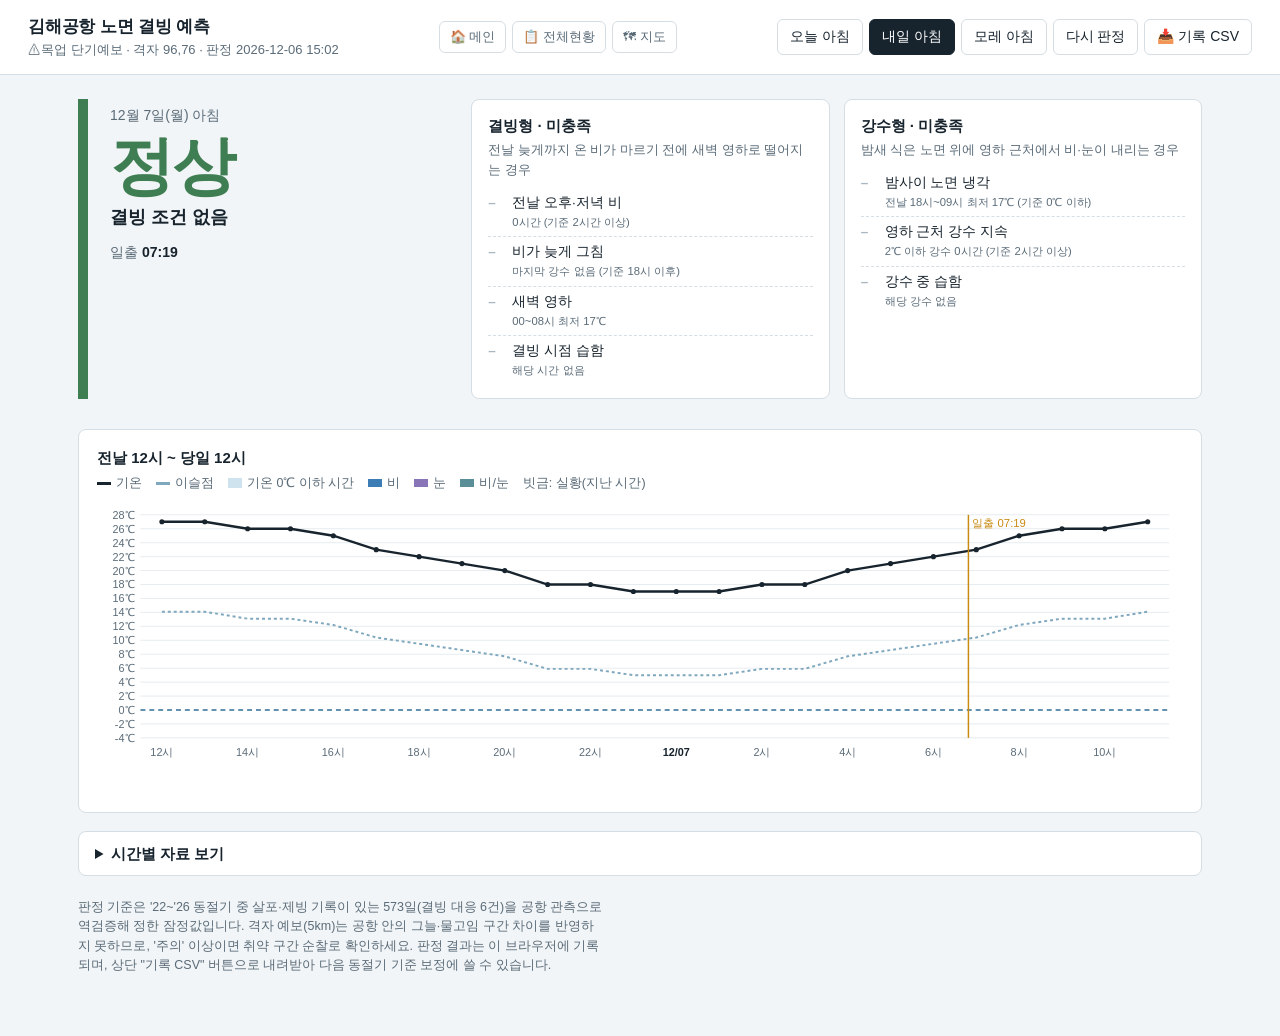
==== icing.html @ 73da8577 "노면 결빙 예측 기능 추가 (icing.html, js/icing.js) tools/icing-ref/icing_rules.py의 판정 로직·기준값·화면 문구를 그대로 JS로 포팅" ====
<!doctype html>
<html lang="ko">
<head>
<meta charset="utf-8">
<meta name="viewport" content="width=device-width, initial-scale=1">
<title>김해공항 노면 결빙 예측</title>
<link rel="icon" href="favicon.svg" type="image/svg+xml">
<style>
:root{
  --paper:#F2F5F7; --panel:#FFFFFF; --ink:#17232D; --sub:#5A6B78; --rule:#D5DEE4;
  --ice:#2F6F95; --frost:#CFE3EE; --dew:#7FA7BD;
  --lv0:#3F7D52; --lv1:#5E7F95; --lv2:#C98A12; --lv3:#B83A32;
  --rain:#3C7DB5; --snow:#8A74B8; --mix:#5B8F98;
}
*{box-sizing:border-box}
body{margin:0;background:var(--paper);color:var(--ink);
  font-family:"Malgun Gothic","Apple SD Gothic Neo","Noto Sans KR",sans-serif;font-size:15px;line-height:1.55;
  font-variant-numeric:tabular-nums}
header{display:flex;flex-wrap:wrap;gap:12px;align-items:center;justify-content:space-between;
  padding:14px 28px;border-bottom:1px solid var(--rule);background:var(--panel)}
header h1{font-size:17px;margin:0;font-weight:700;letter-spacing:-0.2px}
header .meta{color:var(--sub);font-size:13px}
.nav{display:flex;gap:6px;align-items:center}
.nav button{font:inherit;font-size:13px;border:1px solid var(--rule);background:var(--panel);color:var(--sub);
  padding:5px 10px;border-radius:6px;cursor:pointer}
.nav button:hover{background:var(--paper)}
.ctrl{display:flex;gap:6px;align-items:center}
.ctrl button{font:inherit;font-size:14px;border:1px solid var(--rule);background:var(--panel);color:var(--ink);
  padding:6px 12px;border-radius:6px;cursor:pointer}
.ctrl button[aria-pressed="true"]{background:var(--ink);color:#fff;border-color:var(--ink)}
.ctrl button:focus-visible{outline:2px solid var(--ice);outline-offset:2px}
main{max-width:1180px;margin:0 auto;padding:24px 28px 48px}
.verdict{display:grid;grid-template-columns:minmax(260px,1fr) 2fr;gap:28px;align-items:stretch}
.level{border-left:10px solid var(--c);padding:6px 0 6px 22px}
.level .when{color:var(--sub);font-size:14px}
.level .name{font-size:64px;font-weight:800;line-height:1.05;color:var(--c);margin:6px 0 4px;letter-spacing:-2px}
.level .action{font-size:18px;font-weight:600;margin-bottom:10px}
.level .facts{color:var(--sub);font-size:14px}
.level .facts b{color:var(--ink);font-weight:600}
.checks{display:grid;grid-template-columns:1fr 1fr;gap:14px}
.check{background:var(--panel);border:1px solid var(--rule);border-radius:8px;padding:14px 16px}
.check.met{border-color:var(--lv3);box-shadow:inset 0 3px 0 var(--lv3)}
.check h3{margin:0 0 2px;font-size:15px}
.check .desc{color:var(--sub);font-size:13px;margin-bottom:8px}
.check ul{list-style:none;margin:0;padding:0}
.check li{display:grid;grid-template-columns:20px 1fr;gap:4px;padding:5px 0;border-top:1px dashed var(--rule);font-size:13.5px}
.check li:first-child{border-top:0}
.mark{font-weight:800}
.mark.y{color:var(--lv3)} .mark.n{color:#A9B6BF}
.check li small{display:block;color:var(--sub)}
.downs{grid-column:1/-1;background:#FFF7E6;border:1px solid #EFD9A8;border-radius:8px;padding:10px 14px;font-size:14px}
section.timeline{margin-top:30px;background:var(--panel);border:1px solid var(--rule);border-radius:8px;padding:16px 18px 10px}
section h2{font-size:15px;margin:0 0 4px}
.legend{display:flex;flex-wrap:wrap;gap:14px;color:var(--sub);font-size:12.5px;margin-bottom:6px}
.legend i{display:inline-block;width:14px;height:3px;vertical-align:middle;margin-right:5px}
.chartwrap{overflow-x:auto}
svg text{font-family:inherit}
details{margin-top:18px;background:var(--panel);border:1px solid var(--rule);border-radius:8px;padding:10px 16px}
summary{cursor:pointer;font-weight:600}
table{border-collapse:collapse;width:100%;margin-top:10px;font-size:13px}
th,td{padding:5px 8px;border-bottom:1px solid var(--rule);text-align:right;white-space:nowrap}
th:first-child,td:first-child{text-align:left}
tr.frz td{background:#EEF5FA}
tr.pr td{color:var(--rain);font-weight:600}
.note{color:var(--sub);font-size:12.5px;margin-top:22px;max-width:76ch}
.error{background:#FBEAEA;border:1px solid #E6B8B5;color:#7A211B;border-radius:8px;padding:14px 16px}
.loading{color:var(--sub);padding:40px 0}
@media (max-width:820px){.verdict{grid-template-columns:1fr}.checks{grid-template-columns:1fr}.level .name{font-size:52px}
  header,main{padding-left:16px;padding-right:16px}}
@media (prefers-reduced-motion:no-preference){.level{animation:in .35s ease-out}@keyframes in{from{opacity:0;transform:translateY(6px)}}}
</style>
</head>
<body>
<header>
  <div>
    <h1>김해공항 노면 결빙 예측</h1>
    <div class="meta" id="meta">기상청 단기예보·초단기실황 기준</div>
  </div>
  <div class="nav">
    <button onclick="location.href='index.html'">🏠 메인</button>
    <button onclick="location.href='overview.html'">📋 전체현황</button>
    <button onclick="location.href='map.html'">🗺 지도</button>
  </div>
  <div class="ctrl" id="ctrl" role="group" aria-label="판정 대상일">
    <button data-off="0">오늘 아침</button>
    <button data-off="1">내일 아침</button>
    <button data-off="2">모레 아침</button>
    <button id="refresh" title="최신 예보로 다시 판정">다시 판정</button>
    <button id="dl-csv" title="판정 기록 CSV 다운로드">📥 기록 CSV</button>
  </div>
</header>
<main id="main"><div class="loading">예보를 받아 판정하는 중입니다…</div></main>

<script src="js/apikey.js"></script>
<script src="js/config.js"></script>
<script src="js/data.js"></script>
<script src="js/api.js"></script>
<script src="js/icing.js"></script>
<script>
const LV_COLOR = ["var(--lv0)","var(--lv1)","var(--lv2)","var(--lv3)"];
const DESC = {
  "결빙형":"전날 늦게까지 온 비가 마르기 전에 새벽 영하로 떨어지는 경우",
  "강수형":"밤새 식은 노면 위에 영하 근처에서 비·눈이 내리는 경우"
};
let target = null;

function iso(d){return d.toISOString().slice(0,10)}
function kdate(s){const d=new Date(s+"T00:00");return `${d.getMonth()+1}월 ${d.getDate()}일(${"일월화수목금토"[d.getDay()]})`}

/* "YYYY-MM-DD" -> icing.js의 {y,mo,d} 타깃 형식 */
function parseTargetStr(s){
  const [y,m,d] = s.split("-").map(Number);
  return { y, mo: m - 1, d };
}

async function load(t){
  const main=document.getElementById("main");
  main.innerHTML='<div class="loading">예보를 받아 판정하는 중입니다…</div>';
  try{
    const targetObj = t ? parseTargetStr(t) : undefined;
    const j = await icingRunJudge(targetObj);
    target=j.target; render(j); pressButtons();
  }catch(e){
    main.innerHTML=`<div class="error"><b>판정하지 못했습니다.</b><br>${e.message}<br><br>
      설정의 기상청 인증키와 인터넷 연결을 확인한 뒤 [다시 판정]을 누르세요.</div>`;
  }
}

function pressButtons(){
  const todayP = icingKstDateParts(icingKstNowMs());
  document.querySelectorAll("#ctrl button[data-off]").forEach(b=>{
    const ms = icingKstMs(todayP.y, todayP.mo, todayP.d, 0, 0) + (+b.dataset.off) * 86400000;
    const p = icingKstDateParts(ms);
    const s = `${p.y}-${icingPad2(p.mo+1)}-${icingPad2(p.d)}`;
    b.dataset.date=s; b.setAttribute("aria-pressed", s===target?"true":"false");
  });
}

function render(j){
  document.getElementById("meta").textContent=`${j.base} 단기예보 · 격자 ${j.grid} · 판정 ${j.now}`;
  const c=LV_COLOR[j.level];
  const facts=[];
  if(j.first_risk_time) facts.push(`위험 시작 예상 <b>${j.first_risk_time}</b>`);
  facts.push(`일출 <b>${j.sunrise}</b>`);
  if(j.types.length) facts.push(`유형 <b>${j.types.join(", ")}</b>`);
  if(j.missing_hours>0) facts.push(`자료 빠진 시간 ${j.missing_hours}시간`);
  const checks=j.checks.map(ck=>`
    <div class="check ${ck.met?"met":""}">
      <h3>${ck.type} ${ck.met?"· 조건 충족":"· 미충족"}</h3>
      <div class="desc">${DESC[ck.type]}</div>
      <ul>${ck.items.map(([n,ok,v])=>`<li><span class="mark ${ok?"y":"n"}">${ok?"✓":"–"}</span>
        <span>${n}<small>${v}</small></span></li>`).join("")}</ul>
    </div>`).join("");
  const downs=j.downgrades.length?`<div class="downs"><b>단계 하향</b> — ${j.downgrades.join(" / ")}</div>`:"";
  document.getElementById("main").innerHTML=`
    <div class="verdict">
      <div class="level" style="--c:${c}">
        <div class="when">${kdate(j.target)} 아침</div>
        <div class="name">${j.level_name}</div>
        <div class="action">${j.action}</div>
        <div class="facts">${facts.join("<br>")}</div>
      </div>
      <div class="checks">${checks}${downs}</div>
    </div>
    <section class="timeline">
      <h2>전날 12시 ~ 당일 12시</h2>
      <div class="legend">
        <span><i style="background:var(--ink)"></i>기온</span>
        <span><i style="background:var(--dew)"></i>이슬점</span>
        <span><i style="background:var(--frost);height:10px"></i>기온 0℃ 이하 시간</span>
        <span><i style="background:var(--rain);height:8px"></i>비</span>
        <span><i style="background:var(--snow);height:8px"></i>눈</span>
        <span><i style="background:var(--mix);height:8px"></i>비/눈</span>
        <span>빗금: 실황(지난 시간)</span>
      </div>
      <div class="chartwrap">${chart(j)}</div>
    </section>
    <details>
      <summary>시간별 자료 보기</summary>
      <table><thead><tr><th>시각</th><th>기온℃</th><th>이슬점℃</th><th>습도%</th><th>강수</th><th>강수량mm</th><th>풍속m/s</th><th>하늘</th><th>자료</th></tr></thead>
      <tbody>${j.hours.map(h=>`<tr class="${h.T<=0?"frz":""} ${h.pty?"pr":""}">
        <td>${h.dt.slice(5)}</td><td>${h.T}</td><td>${h.Td??"-"}</td><td>${h.RH??"-"}</td><td>${h.pty_name||"-"}</td>
        <td>${h.pcp||"-"}</td><td>${h.wsd==null?"-":h.wsd.toFixed(1)}</td><td>${h.sky_name||"-"}</td><td>${h.src}</td></tr>`).join("")}</tbody></table>
    </details>
    <p class="note">판정 기준은 '22~'26 동절기 중 살포·제빙 기록이 있는 573일(결빙 대응 6건)을 공항 관측으로 역검증해 정한 잠정값입니다.
      격자 예보(5km)는 공항 안의 그늘·물고임 구간 차이를 반영하지 못하므로, '주의' 이상이면 취약 구간 순찰로 확인하세요.
      판정 결과는 이 브라우저에 기록되며, 상단 "기록 CSV" 버튼으로 내려받아 다음 동절기 기준 보정에 쓸 수 있습니다.</p>`;
}

function chart(j){
  const W=1100,H=300,L=44,R=14,T=16,B=58, hs=j.hours;
  if(!hs.length) return "<p>표시할 자료가 없습니다.</p>";
  const vals=hs.flatMap(h=>[h.T,h.Td]).filter(v=>v!=null);
  let lo=Math.min(-3,...vals)-1, hi=Math.max(5,...vals)+1;
  const n=hs.length, x=i=>L+(W-L-R)*(i+0.5)/n, y=v=>T+(H-T-B)*(hi-v)/(hi-lo), bw=(W-L-R)/n;
  let s=`<svg viewBox="0 0 ${W} ${H}" width="100%" style="min-width:760px" role="img" aria-label="시간별 기온과 강수">`;
  s+=`<defs><pattern id="obs" width="6" height="6" patternUnits="userSpaceOnUse" patternTransform="rotate(45)">
      <line x1="0" y1="0" x2="0" y2="6" stroke="#C9D3DA" stroke-width="2"/></pattern></defs>`;
  hs.forEach((h,i)=>{ if(h.T<=0) s+=`<rect x="${x(i)-bw/2}" y="${T}" width="${bw}" height="${H-T-B}" fill="var(--frost)"/>`;
                      if(h.src==="실황") s+=`<rect x="${x(i)-bw/2}" y="${H-B+30}" width="${bw}" height="6" fill="url(#obs)"/>`;});
  for(let v=Math.ceil(lo);v<=hi;v++){ if(v%2) continue;
    s+=`<line x1="${L}" x2="${W-R}" y1="${y(v)}" y2="${y(v)}" stroke="${v===0?"var(--ice)":"#E6ECF0"}" stroke-width="${v===0?1.5:1}" ${v===0?'stroke-dasharray="5 4"':""}/>
        <text x="${L-6}" y="${y(v)+4}" font-size="11" text-anchor="end" fill="var(--sub)">${v}℃</text>`;}
  const col={1:"var(--rain)",2:"var(--mix)",3:"var(--snow)",4:"var(--rain)"};
  hs.forEach((h,i)=>{ if(h.pty){ const ph=Math.min(40,10+(h.pcp||0)*8);
    s+=`<rect x="${x(i)-bw*0.35}" y="${H-B-ph}" width="${bw*0.7}" height="${ph}" fill="${col[h.pty]}" opacity=".85"><title>${h.dt.slice(5)} ${h.pty_name} ${h.pcp||""}</title></rect>`;}});
  const path=k=>hs.map((h,i)=>h[k]==null?null:`${x(i)},${y(h[k])}`).filter(Boolean).join(" L");
  s+=`<path d="M${path("Td")}" fill="none" stroke="var(--dew)" stroke-width="2" stroke-dasharray="3 3"/>`;
  s+=`<path d="M${path("T")}" fill="none" stroke="var(--ink)" stroke-width="2.4"/>`;
  hs.forEach((h,i)=>{ s+=`<circle cx="${x(i)}" cy="${y(h.T)}" r="2.6" fill="var(--ink)"><title>${h.dt.slice(5)} ${h.T}℃ / 이슬점 ${h.Td??"-"}℃</title></circle>`;
    const hr=+h.dt.slice(11,13);
    if(hr%2===0) s+=`<text x="${x(i)}" y="${H-B+18}" font-size="11" text-anchor="middle" fill="${hr===0?"var(--ink)":"var(--sub)"}" font-weight="${hr===0?700:400}">${hr===0?h.dt.slice(5,10).replace("-","/"):hr+"시"}</text>`;});
  const [sh,sm]=j.sunrise.split(":").map(Number); const si=hs.findIndex(h=>h.dt.slice(0,10)===j.target&&+h.dt.slice(11,13)===sh);
  if(si>=0){ const sx=x(si)-bw/2+bw*sm/60;
    s+=`<line x1="${sx}" x2="${sx}" y1="${T}" y2="${H-B}" stroke="var(--lv2)" stroke-width="1.5"/>
        <text x="${sx+4}" y="${T+12}" font-size="11.5" fill="var(--lv2)">일출 ${j.sunrise}</text>`;}
  return s+"</svg>";
}

document.querySelectorAll("#ctrl button[data-off]").forEach(b=>b.addEventListener("click",()=>load(b.dataset.date)));
document.getElementById("refresh").addEventListener("click",()=>load(target));
document.getElementById("dl-csv").addEventListener("click",()=>icingDownloadLogCsv());
(async () => { await CONFIG.ready; pressButtons(); load(); })();
</script>
</body></html>
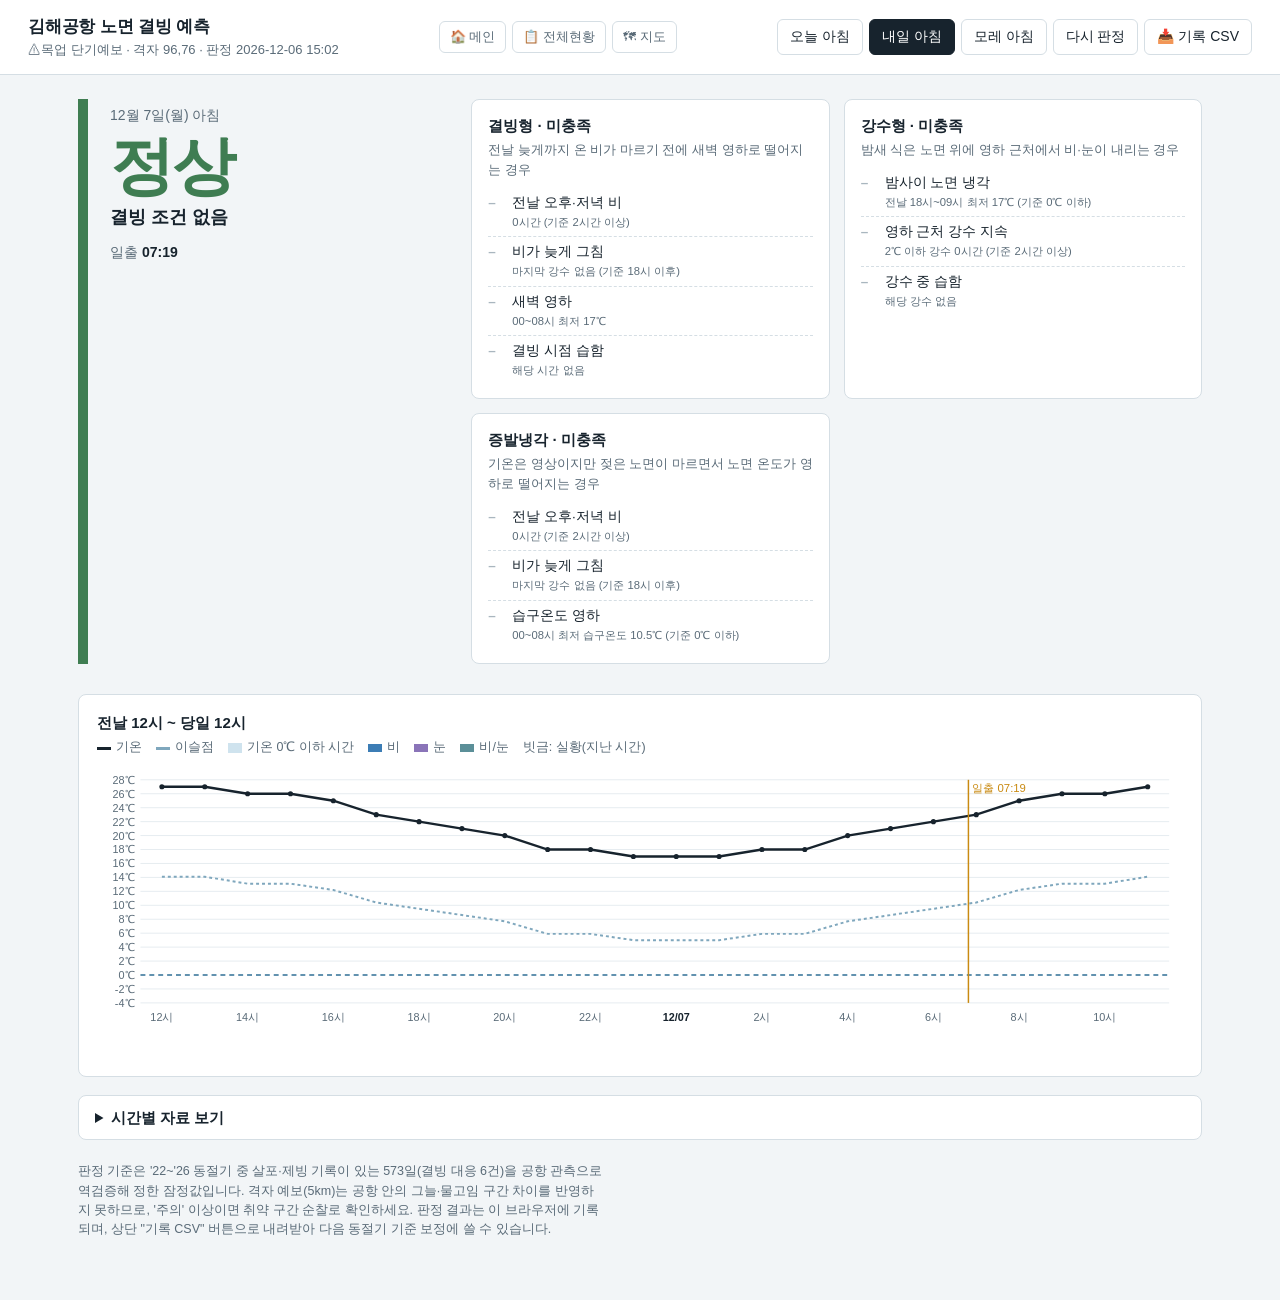
==== commit 5bee5b94: "노면 결빙 판정식: 증발냉각(주의) 조건 추가, DS_max_dep 3.5→4.5 습구온도(Stull 2011)를 계산해 "전날 비 → 노면 젖음 + 새벽 건조로 인한 증발냉각으로" ====
--- a/icing.html
+++ b/icing.html
@@ -100,7 +100,8 @@
 const LV_COLOR = ["var(--lv0)","var(--lv1)","var(--lv2)","var(--lv3)"];
 const DESC = {
   "결빙형":"전날 늦게까지 온 비가 마르기 전에 새벽 영하로 떨어지는 경우",
-  "강수형":"밤새 식은 노면 위에 영하 근처에서 비·눈이 내리는 경우"
+  "강수형":"밤새 식은 노면 위에 영하 근처에서 비·눈이 내리는 경우",
+  "증발냉각":"기온은 영상이지만 젖은 노면이 마르면서 노면 온도가 영하로 떨어지는 경우"
 };
 let target = null;
 
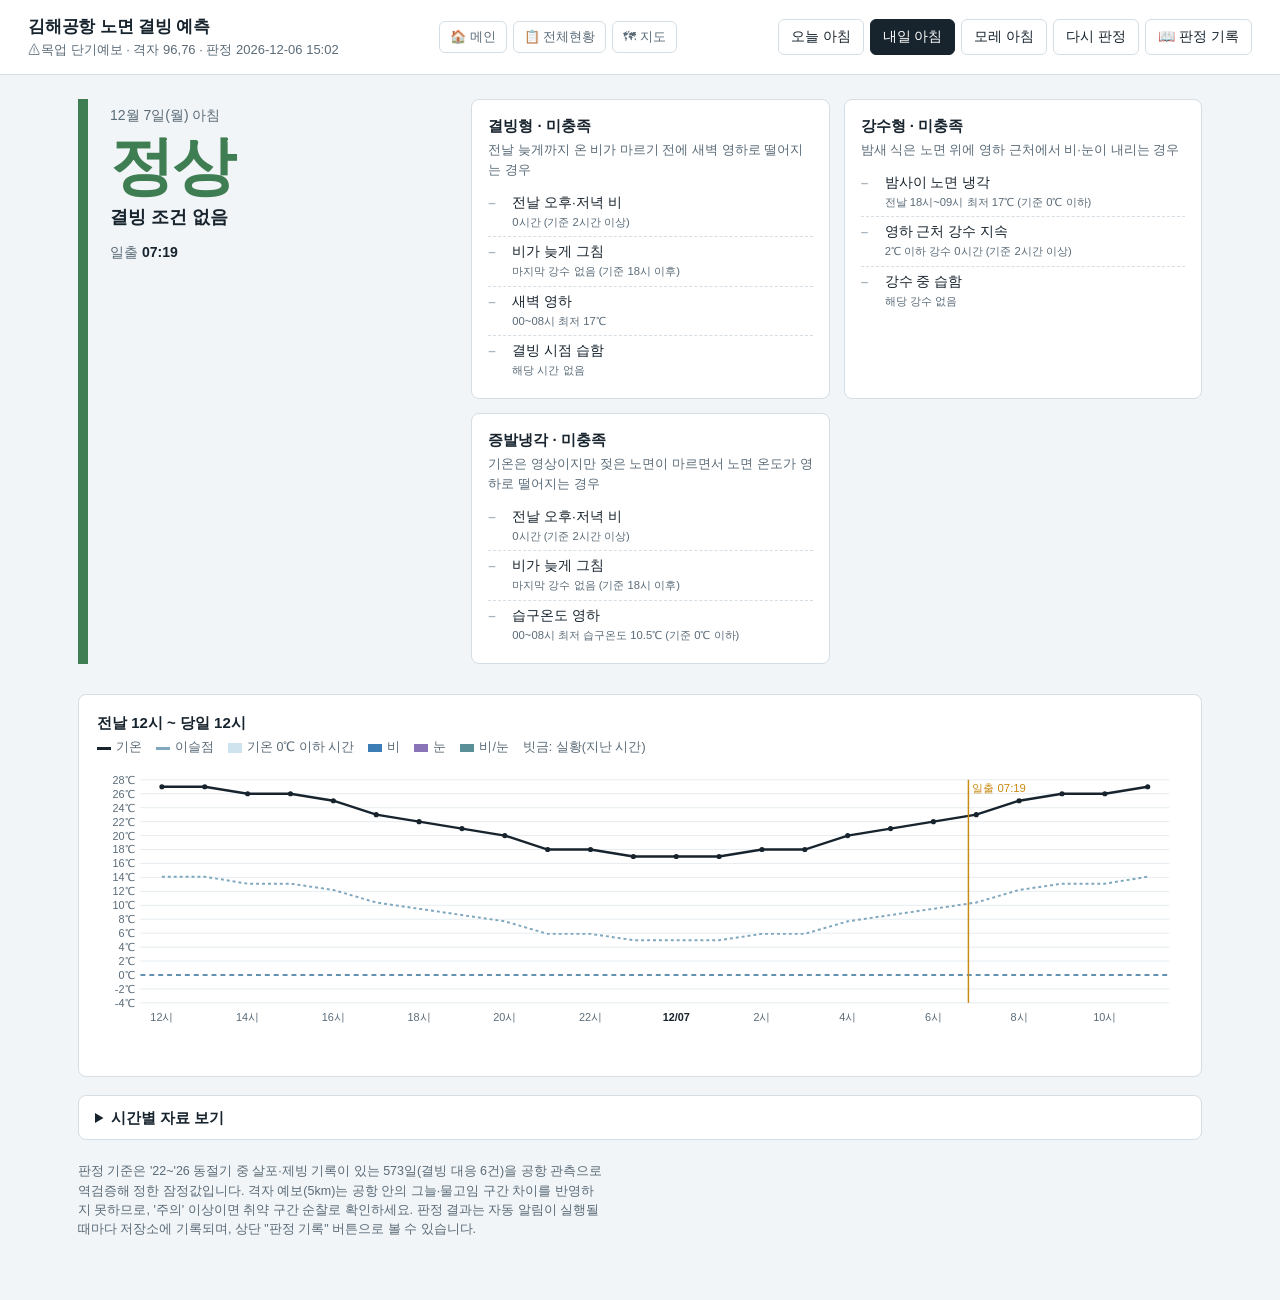
==== commit c1ad07b7: "검증 관측자료·판정 결과를 저장소로 이전(재부팅 시 C:\data 삭제 대비) - RKPK METAR CSV 2개(중복 0건, 46149행)를 tools/data/rkpk_meta" ====
--- a/icing.html
+++ b/icing.html
@@ -86,7 +86,7 @@
     <button data-off="1">내일 아침</button>
     <button data-off="2">모레 아침</button>
     <button id="refresh" title="최신 예보로 다시 판정">다시 판정</button>
-    <button id="dl-csv" title="판정 기록 CSV 다운로드">📥 기록 CSV</button>
+    <button id="log-view" title="저장소에 기록된 판정 결과 보기">📖 판정 기록</button>
   </div>
 </header>
 <main id="main"><div class="loading">예보를 받아 판정하는 중입니다…</div></main>
@@ -185,7 +185,56 @@
     </details>
     <p class="note">판정 기준은 '22~'26 동절기 중 살포·제빙 기록이 있는 573일(결빙 대응 6건)을 공항 관측으로 역검증해 정한 잠정값입니다.
       격자 예보(5km)는 공항 안의 그늘·물고임 구간 차이를 반영하지 못하므로, '주의' 이상이면 취약 구간 순찰로 확인하세요.
-      판정 결과는 이 브라우저에 기록되며, 상단 "기록 CSV" 버튼으로 내려받아 다음 동절기 기준 보정에 쓸 수 있습니다.</p>`;
+      판정 결과는 자동 알림이 실행될 때마다 저장소에 기록되며, 상단 "판정 기록" 버튼으로 볼 수 있습니다.</p>`;
+}
+
+/* "YYYY-MM-DD" -> 동절기 라벨("2026-27") — scripts/icing-notify.js의 winterSeasonLabel()과 같은 규칙
+   (10~12월이면 그 해가 시작 연도, 1~9월이면 전년도가 시작 연도) */
+function seasonLabel(dateIso) {
+  const [y, m] = dateIso.split("-").map(Number);
+  const sy = m >= 10 ? y : y - 1;
+  return `${sy}-${String((sy + 1) % 100).padStart(2, "0")}`;
+}
+
+const CAUTION_REASON_KO = { early_recovery: "조기 회복", strong_wind: "강풍", evap_cooling: "증발냉각", unknown: "-" };
+
+function renderLog(log, season) {
+  const byDate = {};
+  log.forEach(r => {
+    const d = byDate[r.target] || (byDate[r.target] = {});
+    if (r.slot === "eve") d.eve = r; else d.night = r;
+  });
+  const dates = Object.keys(byDate).sort();
+  const rows = dates.map(d => {
+    const e = byDate[d].eve, n = byDate[d].night;
+    const rep = n || e;
+    const reason = rep && rep.caution_reason ? (CAUTION_REASON_KO[rep.caution_reason] || "-") : "-";
+    const sent = (e && e.sent) || (n && n.sent) ? "발송" : "미발송";
+    return `<tr><td>${d}</td><td>${e ? e.level_name : "-"}</td><td>${n ? n.level_name : "-"}</td><td>${reason}</td><td>${sent}</td></tr>`;
+  }).join("");
+  document.getElementById("main").innerHTML = `
+    <section>
+      <h2>판정 기록 — ${season} 동절기</h2>
+      <table><thead><tr><th>날짜</th><th>16:30 단계</th><th>21:00 단계</th><th>사유</th><th>발송</th></tr></thead>
+      <tbody>${rows || '<tr><td colspan="5">기록이 없습니다.</td></tr>'}</tbody></table>
+      <p><button onclick="load(target)">← 돌아가기</button></p>
+    </section>`;
+}
+
+async function showLog() {
+  const main = document.getElementById("main");
+  main.innerHTML = '<div class="loading">기록을 불러오는 중입니다…</div>';
+  const season = seasonLabel(target || iso(new Date()));
+  const url = `https://raw.githubusercontent.com/jinoairport/weather_web/master/data/icing-log/${season}.json`;
+  try {
+    const resp = await fetch(url, { cache: "no-store" });
+    if (!resp.ok) throw new Error(`HTTP ${resp.status}`);
+    renderLog(await resp.json(), season);
+  } catch (e) {
+    main.innerHTML = `<div class="error"><b>판정 기록을 불러오지 못했습니다.</b><br>${e.message}<br><br>
+      이번 동절기(${season}) 기록이 아직 없을 수 있습니다.<br><br>
+      <button onclick="load(target)">← 돌아가기</button></div>`;
+  }
 }
 
 function chart(j){
@@ -220,7 +269,7 @@
 
 document.querySelectorAll("#ctrl button[data-off]").forEach(b=>b.addEventListener("click",()=>load(b.dataset.date)));
 document.getElementById("refresh").addEventListener("click",()=>load(target));
-document.getElementById("dl-csv").addEventListener("click",()=>icingDownloadLogCsv());
+document.getElementById("log-view").addEventListener("click",showLog);
 (async () => { await CONFIG.ready; pressButtons(); load(); })();
 </script>
 </body></html>
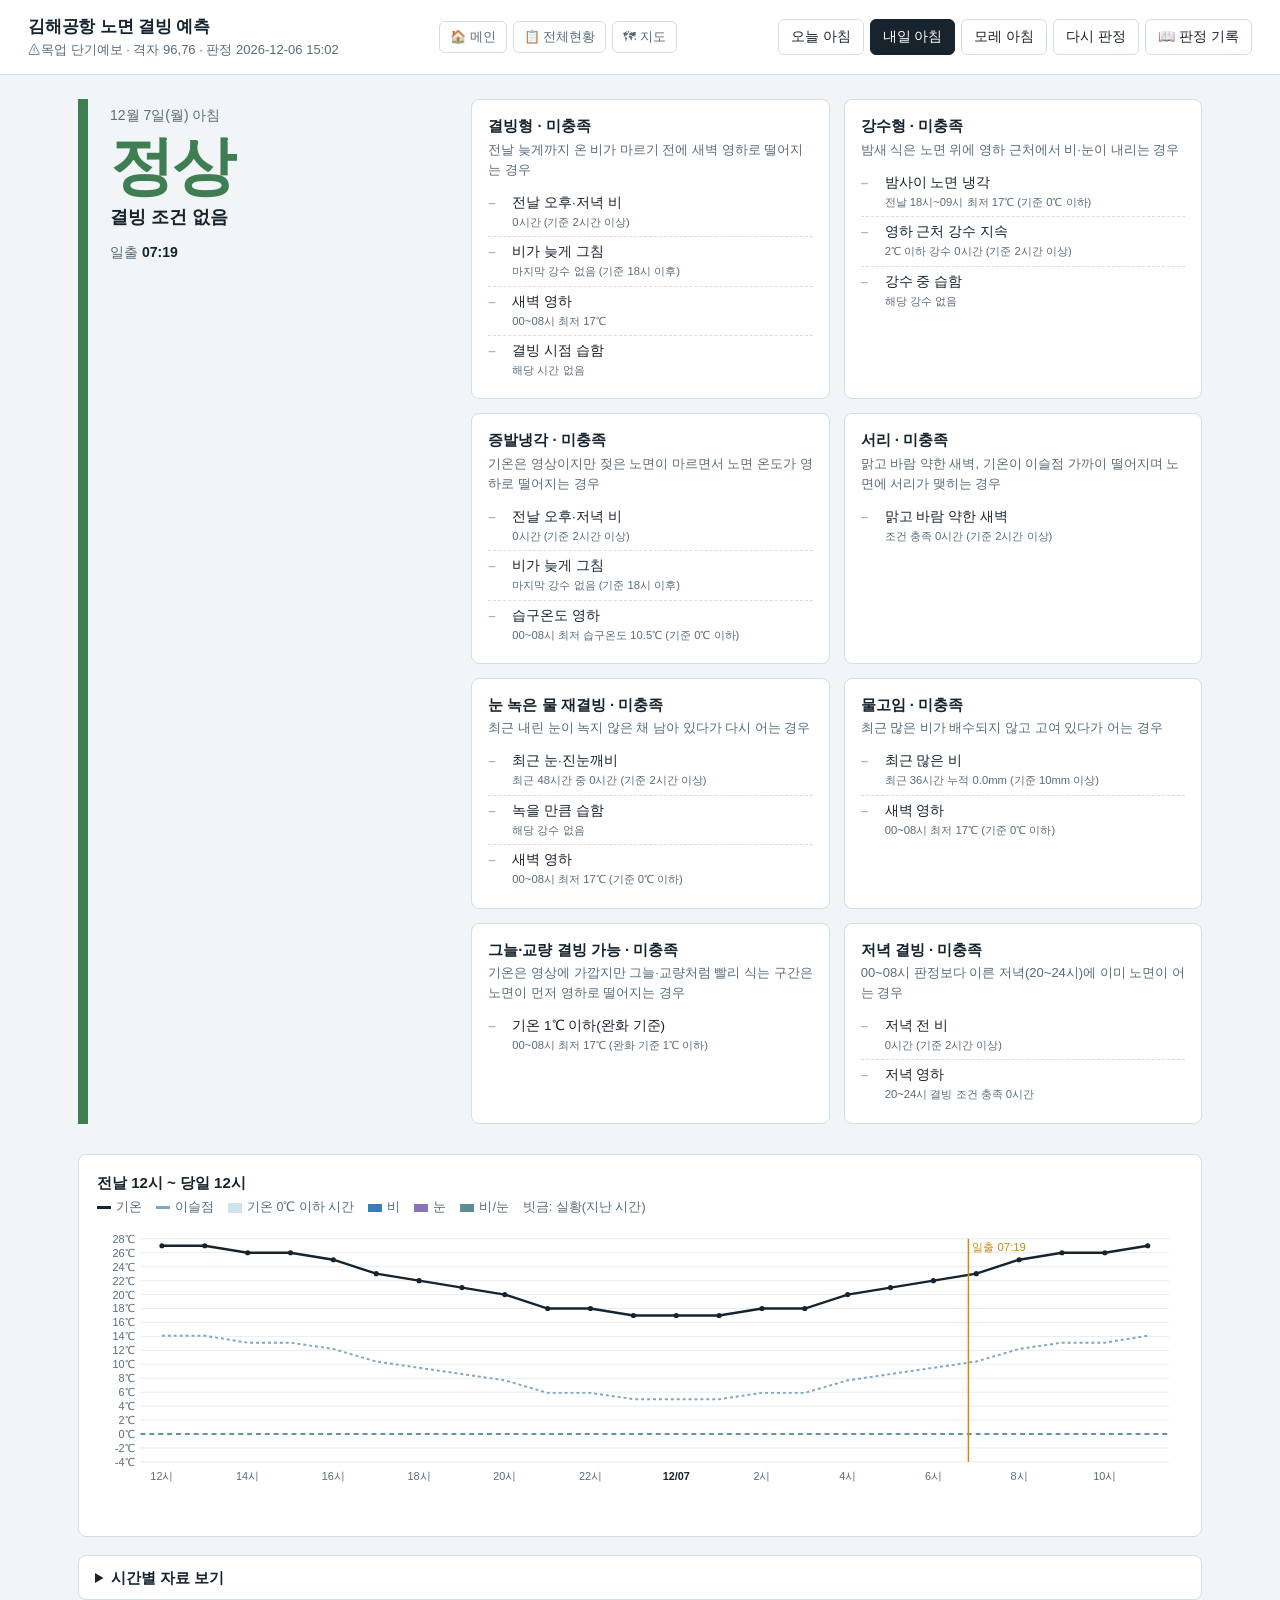
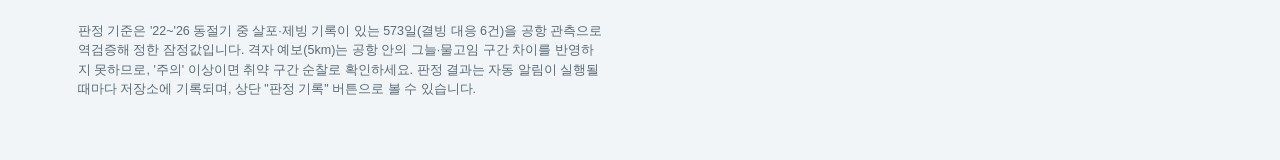
==== commit c730481a: "사이트 반영: 서리·재결빙·물고임·노면영하·저녁결빙 조건 카드 추가 - icing.html: 새 5개 규칙 카드(쉬운 이름), 판정 기록 표 갱신(슬롯 폐지에 맞춰 재구성) - j" ====
--- a/icing.html
+++ b/icing.html
@@ -101,8 +101,14 @@
 const DESC = {
   "결빙형":"전날 늦게까지 온 비가 마르기 전에 새벽 영하로 떨어지는 경우",
   "강수형":"밤새 식은 노면 위에 영하 근처에서 비·눈이 내리는 경우",
-  "증발냉각":"기온은 영상이지만 젖은 노면이 마르면서 노면 온도가 영하로 떨어지는 경우"
+  "증발냉각":"기온은 영상이지만 젖은 노면이 마르면서 노면 온도가 영하로 떨어지는 경우",
+  "서리":"맑고 바람 약한 새벽, 기온이 이슬점 가까이 떨어지며 노면에 서리가 맺히는 경우",
+  "재결빙":"최근 내린 눈이 녹지 않은 채 남아 있다가 다시 어는 경우",
+  "물고임":"최근 많은 비가 배수되지 않고 고여 있다가 어는 경우",
+  "노면영하":"기온은 영상에 가깝지만 그늘·교량처럼 빨리 식는 구간은 노면이 먼저 영하로 떨어지는 경우",
+  "저녁결빙":"00~08시 판정보다 이른 저녁(20~24시)에 이미 노면이 어는 경우"
 };
+const TYPE_LABEL = { "노면영하":"그늘·교량 결빙 가능", "재결빙":"눈 녹은 물 재결빙", "저녁결빙":"저녁 결빙" };
 let target = null;
 
 function iso(d){return d.toISOString().slice(0,10)}
@@ -143,11 +149,11 @@
   const facts=[];
   if(j.first_risk_time) facts.push(`위험 시작 예상 <b>${j.first_risk_time}</b>`);
   facts.push(`일출 <b>${j.sunrise}</b>`);
-  if(j.types.length) facts.push(`유형 <b>${j.types.join(", ")}</b>`);
+  if(j.types.length) facts.push(`유형 <b>${j.types.map(t=>TYPE_LABEL[t]||t).join(", ")}</b>`);
   if(j.missing_hours>0) facts.push(`자료 빠진 시간 ${j.missing_hours}시간`);
   const checks=j.checks.map(ck=>`
     <div class="check ${ck.met?"met":""}">
-      <h3>${ck.type} ${ck.met?"· 조건 충족":"· 미충족"}</h3>
+      <h3>${TYPE_LABEL[ck.type]||ck.type} ${ck.met?"· 조건 충족":"· 미충족"}</h3>
       <div class="desc">${DESC[ck.type]}</div>
       <ul>${ck.items.map(([n,ok,v])=>`<li><span class="mark ${ok?"y":"n"}">${ok?"✓":"–"}</span>
         <span>${n}<small>${v}</small></span></li>`).join("")}</ul>
@@ -196,27 +202,34 @@
   return `${sy}-${String((sy + 1) % 100).padStart(2, "0")}`;
 }
 
-const CAUTION_REASON_KO = { early_recovery: "조기 회복", strong_wind: "강풍", evap_cooling: "증발냉각", unknown: "-" };
+const CAUTION_REASON_KO = { early_recovery: "조기 회복", strong_wind: "강풍", evap_cooling: "증발냉각", refreeze: "눈 녹은 물 재결빙", puddle: "물고임", warm_surface: "그늘·교량 결빙 가능", frost: "서리", evening: "저녁 결빙", unknown: "-" };
 
 function renderLog(log, season) {
   const byDate = {};
+  const anomalies = [];
   log.forEach(r => {
-    const d = byDate[r.target] || (byDate[r.target] = {});
-    if (r.slot === "eve") d.eve = r; else d.night = r;
+    if (r.anomaly) { anomalies.push(r); return; }
+    const d = byDate[r.target] || (byDate[r.target] = { entries: [] });
+    d.entries.push(r);
   });
   const dates = Object.keys(byDate).sort();
   const rows = dates.map(d => {
-    const e = byDate[d].eve, n = byDate[d].night;
-    const rep = n || e;
-    const reason = rep && rep.caution_reason ? (CAUTION_REASON_KO[rep.caution_reason] || "-") : "-";
-    const sent = (e && e.sent) || (n && n.sent) ? "발송" : "미발송";
-    return `<tr><td>${d}</td><td>${e ? e.level_name : "-"}</td><td>${n ? n.level_name : "-"}</td><td>${reason}</td><td>${sent}</td></tr>`;
+    const entries = byDate[d].entries;
+    const sentEntries = entries.filter(e => e.sent && !e.is_manual);
+    const first = sentEntries[0];
+    const last = sentEntries[sentEntries.length - 1] || entries[entries.length - 1];
+    const reason = last && last.caution_reason ? (CAUTION_REASON_KO[last.caution_reason] || "-") : "-";
+    const firstText = first ? `${first.executed_at.slice(11)} ${first.level_name}` : "-";
+    const lastText = last ? last.level_name : "-";
+    return `<tr><td>${d}</td><td>${firstText}</td><td>${lastText}</td><td>${reason}</td><td>${sentEntries.length}회</td></tr>`;
   }).join("");
+  const anomalyRows = anomalies.map(a => `<tr><td>${a.executed_at}</td><td>${a.reason}</td></tr>`).join("");
   document.getElementById("main").innerHTML = `
     <section>
       <h2>판정 기록 — ${season} 동절기</h2>
-      <table><thead><tr><th>날짜</th><th>16:30 단계</th><th>21:00 단계</th><th>사유</th><th>발송</th></tr></thead>
+      <table><thead><tr><th>대상일(새벽)</th><th>최초 알림</th><th>최종 단계</th><th>사유</th><th>발송</th></tr></thead>
       <tbody>${rows || '<tr><td colspan="5">기록이 없습니다.</td></tr>'}</tbody></table>
+      ${anomalies.length ? `<h3>지연·오류 알림</h3><table><thead><tr><th>시각</th><th>내용</th></tr></thead><tbody>${anomalyRows}</tbody></table>` : ""}
       <p><button onclick="load(target)">← 돌아가기</button></p>
     </section>`;
 }
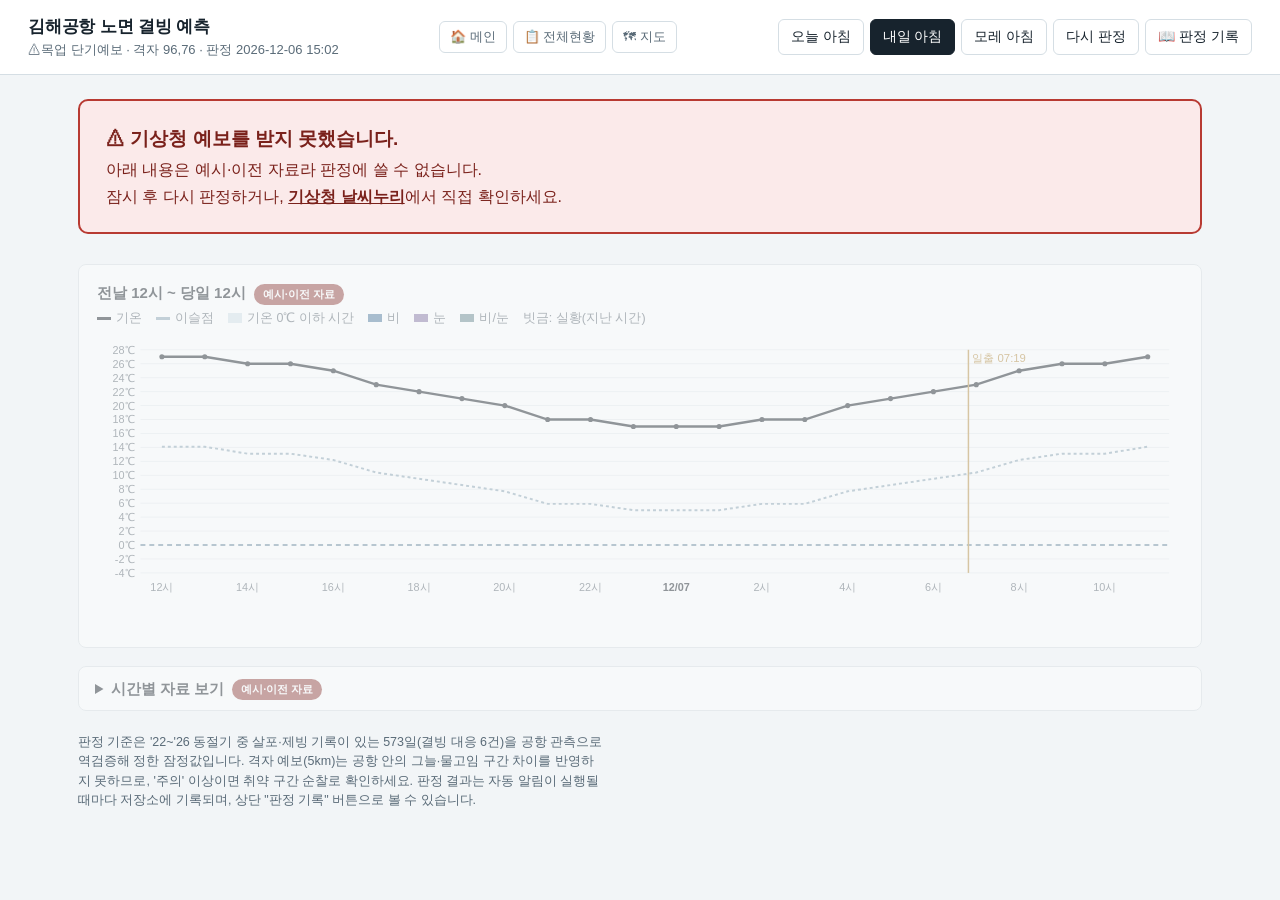
==== commit a626560e: "사이트: 목업·옛 캐시 응답 시 판정 대신 붉은 경고, 그래프·표는 흐리게 + "예시·이전 자료" 표시 j.is_real===false 이거나 j.base가 "⚠"로 시작하면(AP" ====
--- a/icing.html
+++ b/icing.html
@@ -65,6 +65,13 @@
 .note{color:var(--sub);font-size:12.5px;margin-top:22px;max-width:76ch}
 .error{background:#FBEAEA;border:1px solid #E6B8B5;color:#7A211B;border-radius:8px;padding:14px 16px}
 .loading{color:var(--sub);padding:40px 0}
+.stale-warn{background:#FBEAEA;border:2px solid var(--lv3);color:#7A211B;border-radius:10px;
+  padding:22px 26px;font-size:16px;line-height:1.7;grid-column:1/-1}
+.stale-warn b{font-size:19px}
+.stale-warn a{color:#7A211B;font-weight:700}
+.stale-dim{opacity:.45;filter:grayscale(.35)}
+.stale-badge{display:inline-block;background:var(--lv3);color:#fff;font-size:11px;font-weight:700;
+  padding:2px 9px;border-radius:999px;margin-left:8px;vertical-align:middle}
 @media (max-width:820px){.verdict{grid-template-columns:1fr}.checks{grid-template-columns:1fr}.level .name{font-size:52px}
   header,main{padding-left:16px;padding-right:16px}}
 @media (prefers-reduced-motion:no-preference){.level{animation:in .35s ease-out}@keyframes in{from{opacity:0;transform:translateY(6px)}}}
@@ -145,22 +152,34 @@
 
 function render(j){
   document.getElementById("meta").textContent=`${j.base} 단기예보 · 격자 ${j.grid} · 판정 ${j.now}`;
-  const c=LV_COLOR[j.level];
-  const facts=[];
-  if(j.first_risk_time) facts.push(`위험 시작 예상 <b>${j.first_risk_time}</b>`);
-  facts.push(`일출 <b>${j.sunrise}</b>`);
-  if(j.types.length) facts.push(`유형 <b>${j.types.map(t=>TYPE_LABEL[t]||t).join(", ")}</b>`);
-  if(j.missing_hours>0) facts.push(`자료 빠진 시간 ${j.missing_hours}시간`);
-  const checks=j.checks.map(ck=>`
-    <div class="check ${ck.met?"met":""}">
-      <h3>${TYPE_LABEL[ck.type]||ck.type} ${ck.met?"· 조건 충족":"· 미충족"}</h3>
-      <div class="desc">${DESC[ck.type]}</div>
-      <ul>${ck.items.map(([n,ok,v])=>`<li><span class="mark ${ok?"y":"n"}">${ok?"✓":"–"}</span>
-        <span>${n}<small>${v}</small></span></li>`).join("")}</ul>
-    </div>`).join("");
-  const downs=j.downgrades.length?`<div class="downs"><b>단계 하향</b> — ${j.downgrades.join(" / ")}</div>`:"";
-  document.getElementById("main").innerHTML=`
-    <div class="verdict">
+  const stale = !j.is_real || String(j.base||"").startsWith("⚠");
+  const badge = stale ? '<span class="stale-badge">예시·이전 자료</span>' : "";
+  const dim = stale ? " stale-dim" : "";
+  let verdictHtml;
+  if (stale) {
+    verdictHtml = `<div class="verdict">
+      <div class="stale-warn">
+        <b>⚠ 기상청 예보를 받지 못했습니다.</b><br>
+        아래 내용은 예시·이전 자료라 판정에 쓸 수 없습니다.<br>
+        잠시 후 다시 판정하거나, <a href="https://www.weather.go.kr/w/index.do" target="_blank" rel="noopener">기상청 날씨누리</a>에서 직접 확인하세요.
+      </div>
+    </div>`;
+  } else {
+    const c=LV_COLOR[j.level];
+    const facts=[];
+    if(j.first_risk_time) facts.push(`위험 시작 예상 <b>${j.first_risk_time}</b>`);
+    facts.push(`일출 <b>${j.sunrise}</b>`);
+    if(j.types.length) facts.push(`유형 <b>${j.types.map(t=>TYPE_LABEL[t]||t).join(", ")}</b>`);
+    if(j.missing_hours>0) facts.push(`자료 빠진 시간 ${j.missing_hours}시간`);
+    const checks=j.checks.map(ck=>`
+      <div class="check ${ck.met?"met":""}">
+        <h3>${TYPE_LABEL[ck.type]||ck.type} ${ck.met?"· 조건 충족":"· 미충족"}</h3>
+        <div class="desc">${DESC[ck.type]}</div>
+        <ul>${ck.items.map(([n,ok,v])=>`<li><span class="mark ${ok?"y":"n"}">${ok?"✓":"–"}</span>
+          <span>${n}<small>${v}</small></span></li>`).join("")}</ul>
+      </div>`).join("");
+    const downs=j.downgrades.length?`<div class="downs"><b>단계 하향</b> — ${j.downgrades.join(" / ")}</div>`:"";
+    verdictHtml = `<div class="verdict">
       <div class="level" style="--c:${c}">
         <div class="when">${kdate(j.target)} 아침</div>
         <div class="name">${j.level_name}</div>
@@ -168,9 +187,12 @@
         <div class="facts">${facts.join("<br>")}</div>
       </div>
       <div class="checks">${checks}${downs}</div>
-    </div>
-    <section class="timeline">
-      <h2>전날 12시 ~ 당일 12시</h2>
+    </div>`;
+  }
+  document.getElementById("main").innerHTML=`
+    ${verdictHtml}
+    <section class="timeline${dim}">
+      <h2>전날 12시 ~ 당일 12시${badge}</h2>
       <div class="legend">
         <span><i style="background:var(--ink)"></i>기온</span>
         <span><i style="background:var(--dew)"></i>이슬점</span>
@@ -182,8 +204,8 @@
       </div>
       <div class="chartwrap">${chart(j)}</div>
     </section>
-    <details>
-      <summary>시간별 자료 보기</summary>
+    <details class="${dim.trim()}">
+      <summary>시간별 자료 보기${badge}</summary>
       <table><thead><tr><th>시각</th><th>기온℃</th><th>이슬점℃</th><th>습도%</th><th>강수</th><th>강수량mm</th><th>풍속m/s</th><th>하늘</th><th>자료</th></tr></thead>
       <tbody>${j.hours.map(h=>`<tr class="${h.T<=0?"frz":""} ${h.pty?"pr":""}">
         <td>${h.dt.slice(5)}</td><td>${h.T}</td><td>${h.Td??"-"}</td><td>${h.RH??"-"}</td><td>${h.pty_name||"-"}</td>
